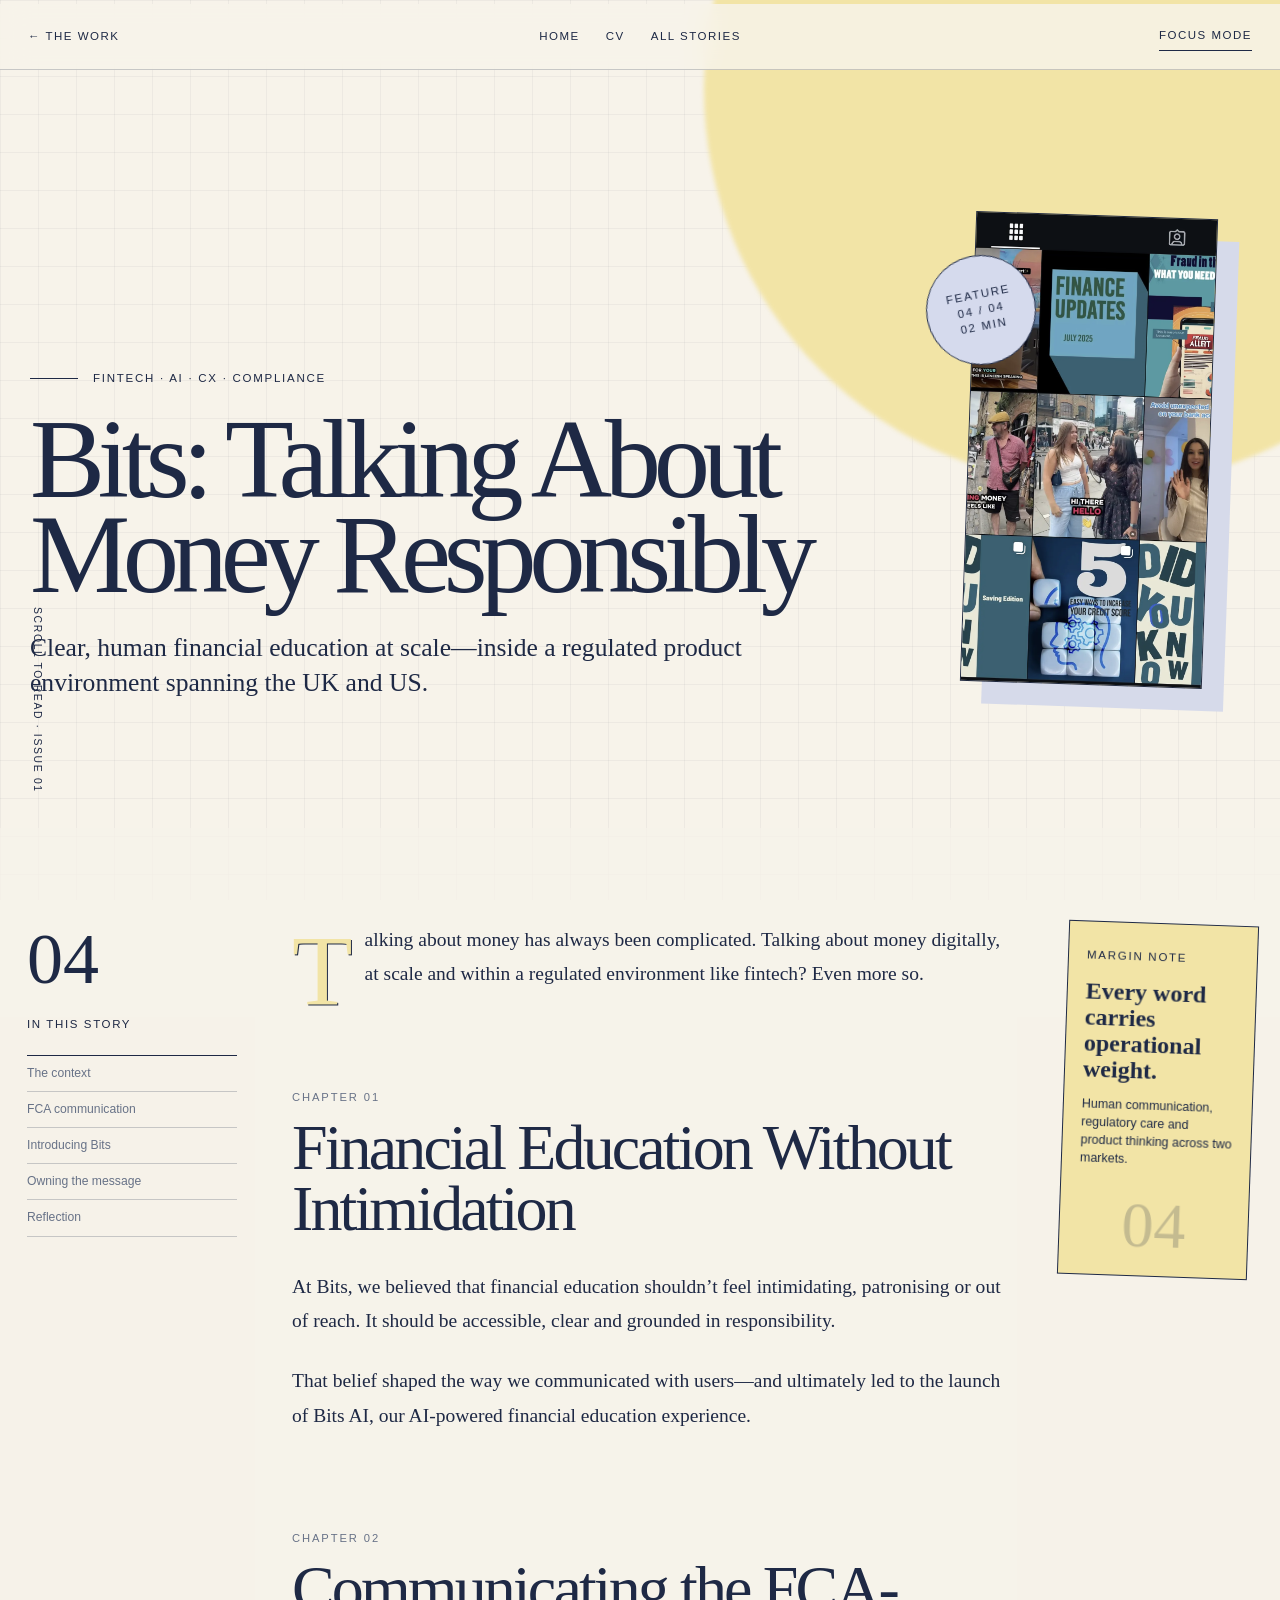
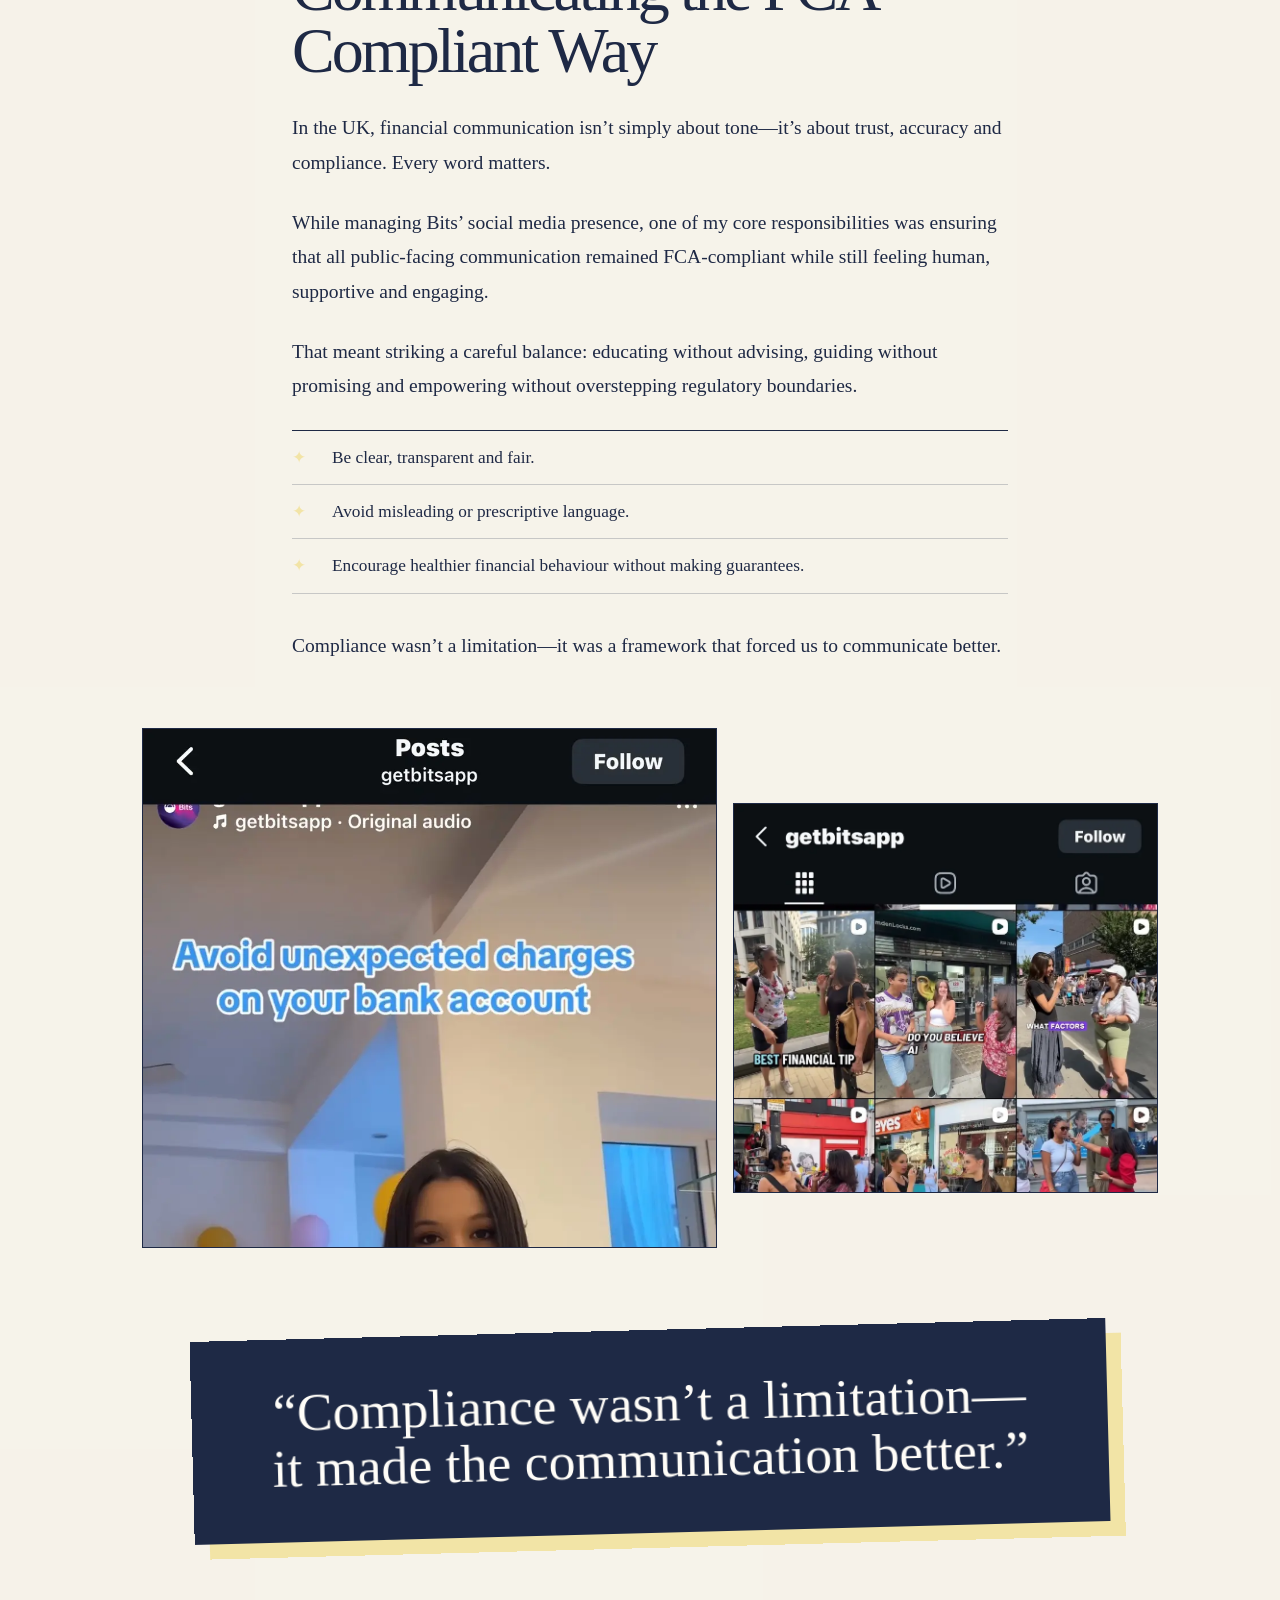
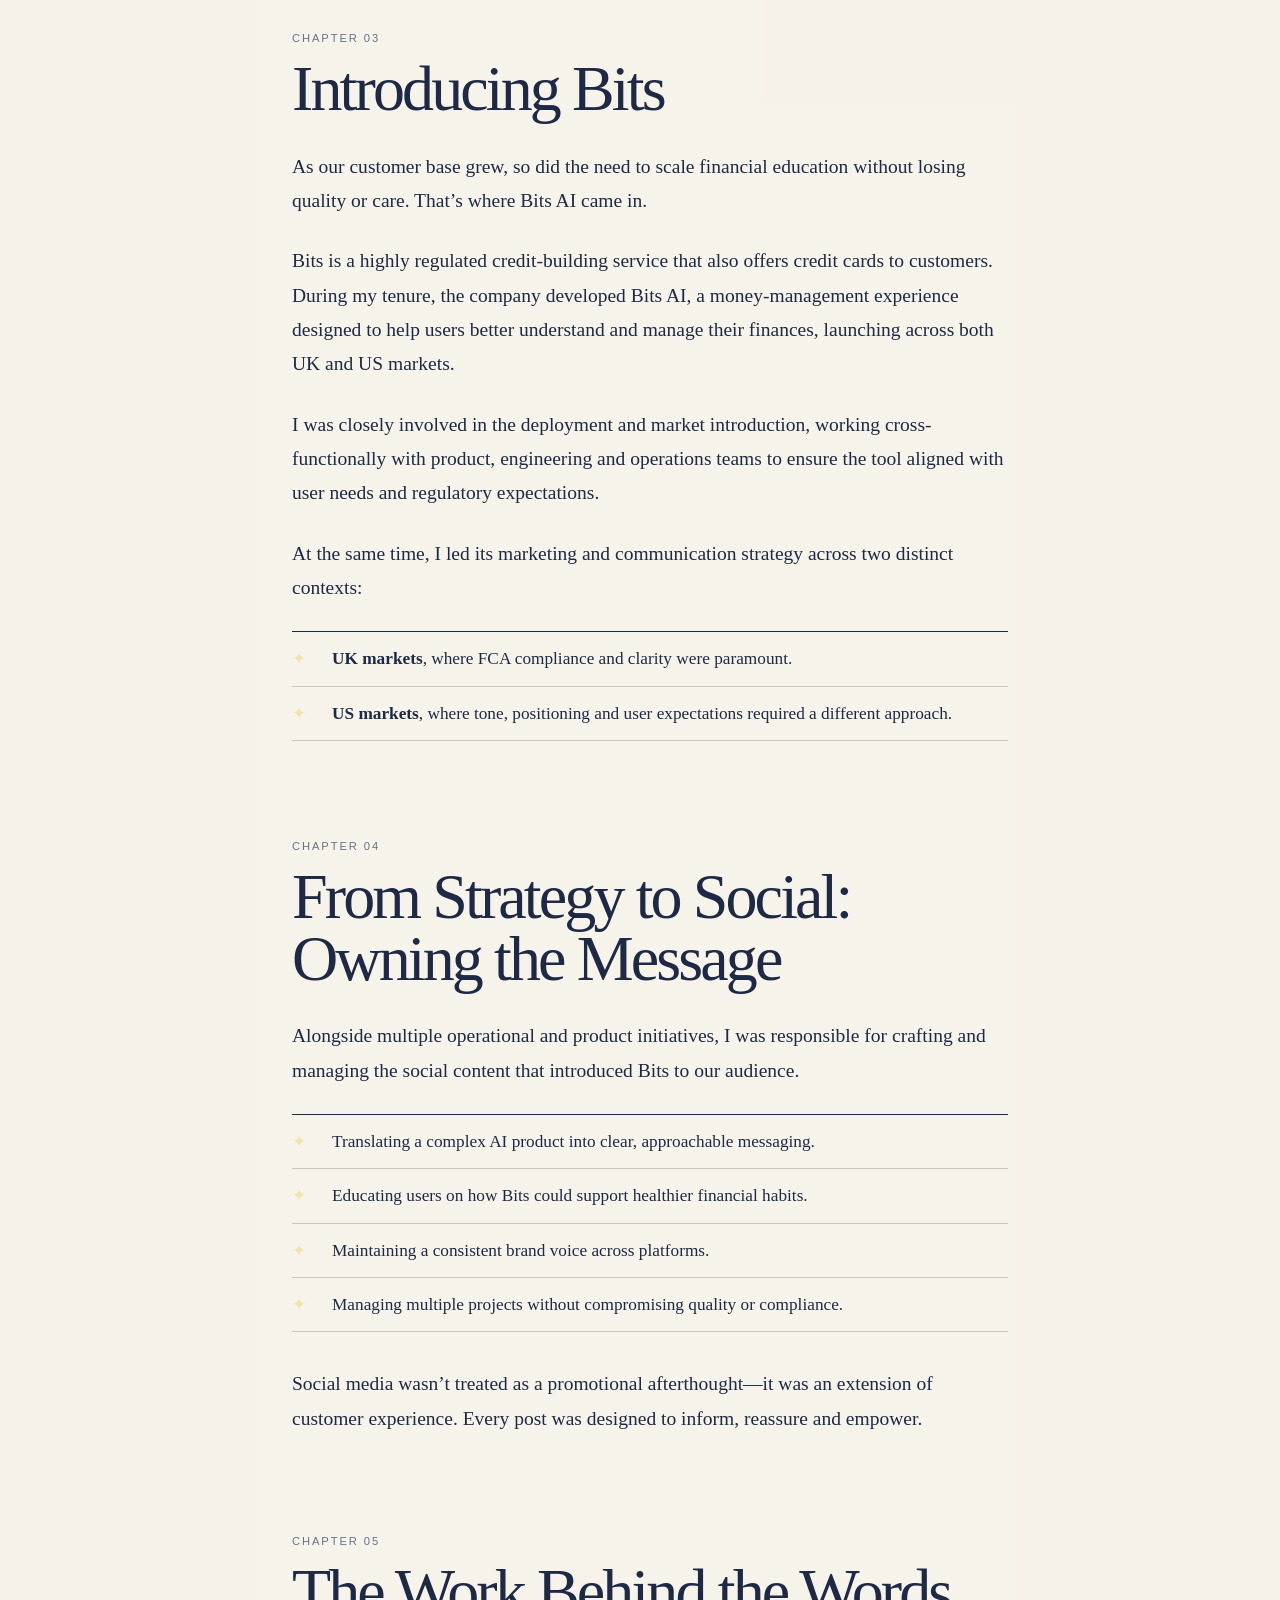
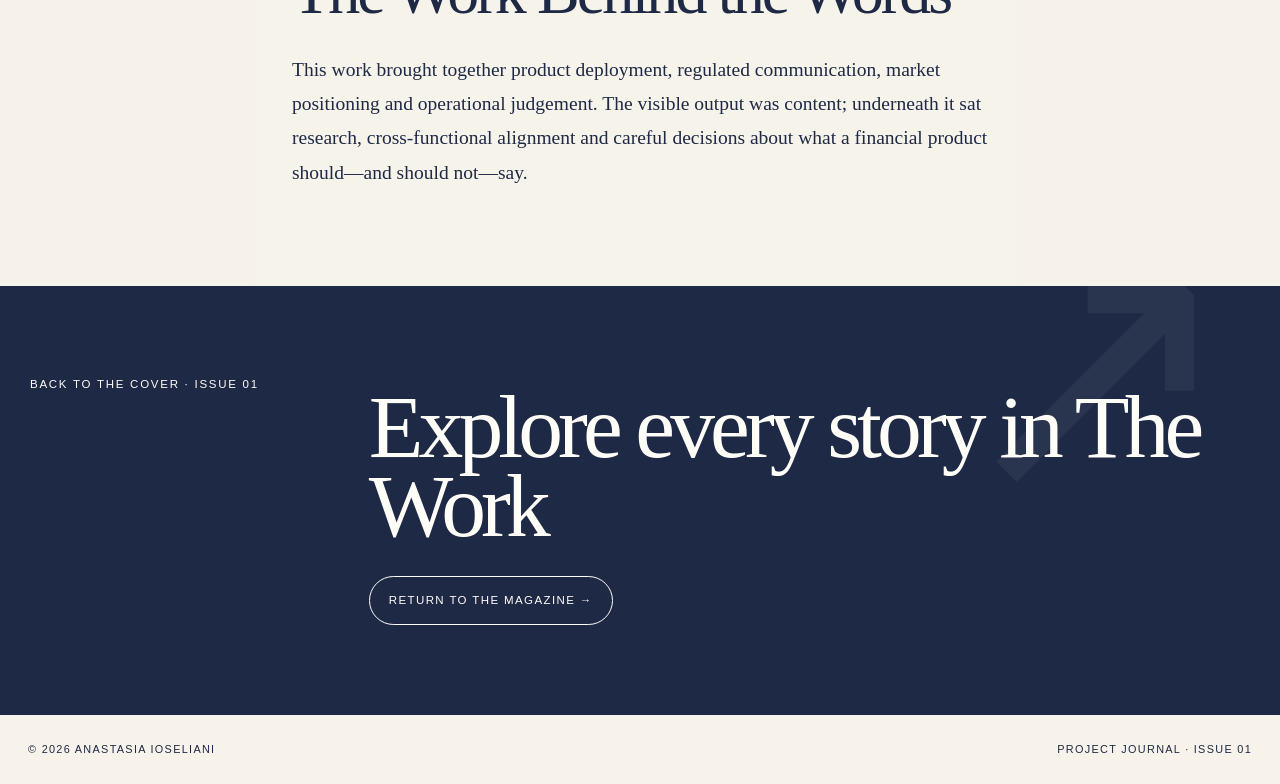
==== article-bits.html @ df536a51 "Add files via upload" ====
<!doctype html><html lang="en"><head><meta charset="utf-8"><meta name="viewport" content="width=device-width,initial-scale=1"><meta name="description" content="Bits: talking about money clearly, responsibly and at scale."><title>Bits: Talking About Money Responsibly — Anastasia Ioseliani</title><link rel="stylesheet" href="article.css"></head>
<body class="theme-bits"><div class="progress"></div><nav class="nav"><a href="projects.html">← The Work</a><div class="nav-center"><a href="index.html">Home</a><a href="cv.html">CV</a><a href="projects.html#stories">All stories</a></div><button class="focus-button" type="button" aria-label="Toggle distraction-free reading"></button></nav>
<header class="hero"><span class="scroll-note">Scroll to read · Issue 01</span><div class="wrap hero-grid"><div><div class="eyebrow caps">Fintech · AI · CX · Compliance</div><h1>Bits: Talking About Money Responsibly</h1><p class="dek">Clear, human financial education at scale—inside a regulated product environment spanning the UK and US.</p></div><figure class="cover"><span class="cover-stamp caps">Feature<br>04 / 04<br>02 min</span><img src="bits-social-grid.webp" alt="Bits content about customer support, fraud and financial education" decoding="async" fetchpriority="high"></figure></div></header>
<main class="article-shell"><aside class="rail"><div class="rail-inner"><div class="number">04</div><h2>In this story</h2><nav class="toc"><a href="#context">The context</a><a href="#compliance">FCA communication</a><a href="#product">Introducing Bits</a><a href="#message">Owning the message</a><a href="#reflection">Reflection</a></nav></div></aside>
<article class="story"><p class="lede">Talking about money has always been complicated. Talking about money digitally, at scale and within a regulated environment like fintech? Even more so.</p>
<h2 id="context" data-no="Chapter 01">Financial Education Without Intimidation</h2><p>At Bits, we believed that financial education shouldn’t feel intimidating, patronising or out of reach. It should be accessible, clear and grounded in responsibility.</p><p>That belief shaped the way we communicated with users—and ultimately led to the launch of Bits AI, our AI-powered financial education experience.</p>
<h2 id="compliance" data-no="Chapter 02">Communicating the FCA-Compliant Way</h2><p>In the UK, financial communication isn’t simply about tone—it’s about trust, accuracy and compliance. Every word matters.</p><p>While managing Bits’ social media presence, one of my core responsibilities was ensuring that all public-facing communication remained FCA-compliant while still feeling human, supportive and engaging.</p><p>That meant striking a careful balance: educating without advising, guiding without promising and empowering without overstepping regulatory boundaries.</p><ul><li><span>Be clear, transparent and fair.</span></li><li><span>Avoid misleading or prescriptive language.</span></li><li><span>Encourage healthier financial behaviour without making guarantees.</span></li></ul><p>Compliance wasn’t a limitation—it was a framework that forced us to communicate better.</p>
<div class="media-wide"><img src="bits-campaign.webp" alt="Anastasia presenting a Bits message about avoiding unexpected charges" loading="lazy" decoding="async"><img src="bits-outreach-grid.webp" alt="Bits street interviews exploring financial habits and AI" loading="lazy" decoding="async"></div>
<blockquote class="pull">“Compliance wasn’t a limitation—it made the communication better.”</blockquote>
<h2 id="product" data-no="Chapter 03">Introducing Bits</h2><p>As our customer base grew, so did the need to scale financial education without losing quality or care. That’s where Bits AI came in.</p><p>Bits is a highly regulated credit-building service that also offers credit cards to customers. During my tenure, the company developed Bits AI, a money-management experience designed to help users better understand and manage their finances, launching across both UK and US markets.</p><p>I was closely involved in the deployment and market introduction, working cross-functionally with product, engineering and operations teams to ensure the tool aligned with user needs and regulatory expectations.</p><p>At the same time, I led its marketing and communication strategy across two distinct contexts:</p><ul><li><span><strong>UK markets</strong>, where FCA compliance and clarity were paramount.</span></li><li><span><strong>US markets</strong>, where tone, positioning and user expectations required a different approach.</span></li></ul>
<h2 id="message" data-no="Chapter 04">From Strategy to Social: Owning the Message</h2><p>Alongside multiple operational and product initiatives, I was responsible for crafting and managing the social content that introduced Bits to our audience.</p><ul><li><span>Translating a complex AI product into clear, approachable messaging.</span></li><li><span>Educating users on how Bits could support healthier financial habits.</span></li><li><span>Maintaining a consistent brand voice across platforms.</span></li><li><span>Managing multiple projects without compromising quality or compliance.</span></li></ul><p>Social media wasn’t treated as a promotional afterthought—it was an extension of customer experience. Every post was designed to inform, reassure and empower.</p>
<h2 id="reflection" data-no="Chapter 05">The Work Behind the Words</h2><p>This work brought together product deployment, regulated communication, market positioning and operational judgement. The visible output was content; underneath it sat research, cross-functional alignment and careful decisions about what a financial product should—and should not—say.</p></article>
<aside class="margin"><div class="margin-card"><span class="caps">Margin note</span><strong>Every word carries operational weight.</strong><p>Human communication, regulatory care and product thinking across two markets.</p><div class="folio">04</div></div></aside></main>
<section class="next"><div class="wrap next-grid"><div class="caps">Back to the cover · Issue 01</div><div><h2>Explore every story in The Work</h2><a class="next-link" href="projects.html">Return to the magazine →</a></div></div></section><footer class="footer"><span>© <span id="year"></span> Anastasia Ioseliani</span><span>Project Journal · Issue 01</span></footer><script src="article.js"></script></body></html>
---- article.css ----
:root{--ink:#1e2945;--muted:#677287;--paper:#f7f3ea;--accent:#efd9cf;--accent2:#f2e7aa;--grid:rgba(30,41,69,.12);--line:rgba(30,41,69,.22);--white:#fffdf8}
*{box-sizing:border-box}html{scroll-behavior:smooth}body{margin:0;background:var(--paper);color:var(--ink);font:16px/1.7 "Helvetica Neue",Arial,sans-serif;overflow-x:hidden}body:before{content:"";position:fixed;z-index:-2;inset:0;background-image:linear-gradient(var(--grid) 1px,transparent 1px),linear-gradient(90deg,var(--grid) 1px,transparent 1px);background-size:38px 38px;opacity:.38}a{color:inherit;text-decoration:none}button{font:inherit;color:inherit}.progress{position:fixed;z-index:80;left:0;top:0;height:4px;width:0;background:var(--accent);transition:width .08s linear}.nav{position:fixed;z-index:70;left:0;right:0;top:4px;height:66px;padding:0 28px;display:grid;grid-template-columns:1fr auto 1fr;align-items:center;background:rgba(247,243,234,.84);backdrop-filter:blur(13px);border-bottom:1px solid var(--line)}.nav a,.nav button{font-size:.72rem;letter-spacing:.13em;text-transform:uppercase}.nav-center{display:flex;gap:26px}.nav button{justify-self:end;background:none;border:0;border-bottom:1px solid;cursor:pointer;padding:4px 0}.wrap{width:min(1220px,calc(100% - 54px));margin:auto}.caps{font-size:.72rem;line-height:1.4;letter-spacing:.15em;text-transform:uppercase}.hero{position:relative;min-height:92svh;padding:126px 0 55px;display:flex;align-items:end;overflow:hidden}.hero:before{content:"";position:absolute;z-index:-1;width:62vw;height:62vw;right:-17vw;top:-24vw;border-radius:50%;background:var(--accent);filter:blur(2px)}.hero-grid{display:grid;grid-template-columns:1.45fr .55fr;gap:50px;align-items:end}.eyebrow{display:flex;gap:15px;align-items:center}.eyebrow:before{content:"";width:48px;height:1px;background:currentColor}.hero h1{font-family:Georgia,"Times New Roman",serif;font-size:clamp(4rem,8.8vw,9rem);font-weight:400;line-height:.84;letter-spacing:-.065em;margin:26px 0 30px;max-width:1020px}.dek{font-family:Georgia,serif;font-size:clamp(1.25rem,2vw,1.8rem);line-height:1.35;max-width:750px;margin:0}.cover{position:relative;min-height:470px}.cover img{position:absolute;inset:0;width:100%;height:100%;object-fit:cover;border:1px solid var(--ink);filter:saturate(.82);box-shadow:22px 22px 0 var(--accent2);transform:rotate(2deg);transition:transform .35s,filter .35s}.cover:hover img{transform:rotate(-1deg) scale(1.02);filter:saturate(1)}.cover-stamp{position:absolute;z-index:3;left:-42px;top:40px;width:110px;height:110px;border-radius:50%;display:grid;place-items:center;text-align:center;background:var(--accent2);border:1px solid;transform:rotate(-11deg)}.scroll-note{position:absolute;left:28px;bottom:35px;writing-mode:vertical-rl;font-size:.65rem;letter-spacing:.16em;text-transform:uppercase}
.article-shell{display:grid;grid-template-columns:210px minmax(0,740px) 190px;gap:55px;justify-content:center;padding:95px 27px 70px;background:rgba(247,243,234,.78)}.rail{position:relative}.rail-inner{position:sticky;top:105px}.rail .number{font-family:Georgia,serif;font-size:4.5rem;line-height:1}.rail h2{font-size:.72rem;letter-spacing:.14em;text-transform:uppercase;font-weight:400;margin:20px 0}.toc{border-top:1px solid}.toc a{display:block;padding:10px 0;border-bottom:1px solid var(--line);font-size:.76rem;line-height:1.25;color:var(--muted)}.toc a:hover,.toc a.active{color:var(--ink);padding-left:7px}.story{min-width:0}.story>p{font-family:Georgia,serif;font-size:1.22rem;line-height:1.76;margin:0 0 26px}.story>p.lede:first-letter{float:left;font-size:6.2rem;line-height:.72;padding:12px 12px 3px 0;color:var(--accent);text-shadow:1px 1px 0 var(--ink)}.story h2{font-family:Georgia,serif;font-size:clamp(2.4rem,5vw,4.9rem);line-height:.96;font-weight:400;letter-spacing:-.045em;margin:100px 0 30px}.story h2:before{content:attr(data-no);display:block;font:400 .7rem/1 Arial,sans-serif;letter-spacing:.17em;margin-bottom:14px;text-transform:uppercase;color:var(--muted)}.story ul{margin:25px 0 35px;padding:0;list-style:none;border-top:1px solid}.story li{display:grid;grid-template-columns:28px 1fr;gap:12px;padding:12px 0;border-bottom:1px solid var(--line);font-family:Georgia,serif;font-size:1.08rem}.story li:before{content:"✦";color:var(--accent)}.pull{margin:82px -100px;padding:45px 72px;background:var(--ink);color:var(--white);font-family:Georgia,serif;font-size:clamp(2rem,4.2vw,4rem);line-height:1.05;text-align:center;transform:rotate(-1.5deg);box-shadow:15px 15px 0 var(--accent)}.media-wide{margin:65px -150px;display:grid;grid-template-columns:1.15fr .85fr;gap:16px}.media-wide img{width:100%;height:520px;object-fit:cover;border:1px solid}.media-wide img:nth-child(2){margin-top:75px;height:390px}.media-strip{margin:65px -70px;display:grid;grid-template-columns:repeat(3,1fr);gap:13px;align-items:end}.media-strip img{width:100%;height:380px;object-fit:cover;border:1px solid}.media-strip img:nth-child(2){height:470px}.margin{position:relative}.margin-card{position:sticky;top:110px;padding:18px;border:1px solid;background:var(--accent);transform:rotate(2deg)}.margin-card strong{display:block;font-family:Georgia,serif;font-size:1.5rem;line-height:1.08;margin:12px 0}.margin-card p{font-size:.78rem;line-height:1.45;margin:0}.folio{font-family:Georgia,serif;font-size:4rem;line-height:1;color:rgba(30,41,69,.22);margin-top:25px;text-align:center}
.next{position:relative;padding:90px 0;background:var(--ink);color:var(--white);overflow:hidden}.next:after{content:"↗";position:absolute;right:3vw;top:-90px;font-family:Georgia,serif;font-size:22rem;line-height:1;color:rgba(255,255,255,.05)}.next-grid{position:relative;z-index:2;display:grid;grid-template-columns:.5fr 1.5fr;gap:45px;align-items:start}.next h2{font-family:Georgia,serif;font-size:clamp(3.2rem,7vw,7rem);font-weight:400;line-height:.88;letter-spacing:-.055em;margin:12px 0 30px}.next-link{display:inline-flex;border:1px solid;padding:14px 19px;border-radius:99px;font-size:.72rem;letter-spacing:.12em;text-transform:uppercase}.next-link:hover{background:var(--accent);color:var(--ink)}.footer{padding:25px 28px;display:flex;justify-content:space-between;font-size:.68rem;letter-spacing:.12em;text-transform:uppercase}
.theme-oasis{--accent:#efd6cb;--accent2:#f1e5a6}.theme-ux{--accent:#d8d7ed;--accent2:#d5e8f5}.theme-travel{--accent:#cae5f1;--accent2:#f3d9b8}.theme-bits{--accent:#f2e4a6;--accent2:#d5daed}.focus .rail,.focus .margin,.focus .media-wide,.focus .media-strip{display:none}.focus .article-shell{grid-template-columns:minmax(0,780px)}.focus .story>p{font-size:1.32rem}.focus-button:after{content:"Focus mode"}.focus .focus-button:after{content:"Exit focus"}
@media(max-width:980px){.article-shell{grid-template-columns:145px minmax(0,1fr);gap:35px}.margin{display:none}.media-wide{margin:55px -40px}.media-strip{margin:55px -30px}.pull{margin:70px -35px}.hero-grid{grid-template-columns:1.25fr .75fr}.cover{min-height:390px}}
@media(max-width:720px){.wrap{width:min(100% - 34px,1220px)}.nav{height:62px;padding:0 17px;grid-template-columns:1fr auto}.nav-center{display:none}.nav a,.nav button{font-size:.62rem;white-space:nowrap}.hero{padding:94px 0 45px;min-height:auto}.hero:before{width:115vw;height:115vw;right:-45vw;top:-30vw}.hero-grid{grid-template-columns:1fr;gap:32px}.hero h1{font-size:15vw;margin:22px 0 24px;overflow-wrap:anywhere}.dek{font-size:1.15rem}.cover{min-height:340px}.cover-stamp{left:-5px;top:18px;width:90px;height:90px}.scroll-note{display:none}.article-shell{display:block;padding:60px 18px}.rail{display:none}.story>p{font-size:1.08rem;line-height:1.68}.story h2{margin-top:68px;font-size:2.55rem}.pull{margin:52px -18px;padding:32px 20px;font-size:2rem}.media-wide,.media-strip{margin:44px -18px;grid-template-columns:1fr;gap:12px}.media-wide img,.media-wide img:nth-child(2),.media-strip img,.media-strip img:nth-child(2){height:auto;max-height:560px;margin:0;object-fit:cover}.next{padding:66px 0}.next-grid{grid-template-columns:1fr}.next h2{font-size:3.2rem}.footer{display:block;padding:22px 18px}.footer span{display:block;margin-top:8px}}@media(max-width:420px){.wrap{width:min(100% - 28px,1220px)}.hero h1{font-size:14.5vw}.cover{min-height:280px}.article-shell{padding-left:14px;padding-right:14px}.story h2{font-size:2.2rem}.story>p{font-size:1.02rem}.pull{margin-left:-14px;margin-right:-14px}.media-wide,.media-strip{margin-left:-14px;margin-right:-14px}}.media-wide img[src*="grid.webp"],.media-wide img[src*="campaign.webp"],.media-wide img[src*="outreach-grid.webp"]{object-position:top}.nav a:focus-visible,.nav button:focus-visible,.toc a:focus-visible,.next-link:focus-visible{outline:2px solid var(--ink);outline-offset:4px}@media(prefers-reduced-motion:reduce){html{scroll-behavior:auto}.cover img{transition:none}}
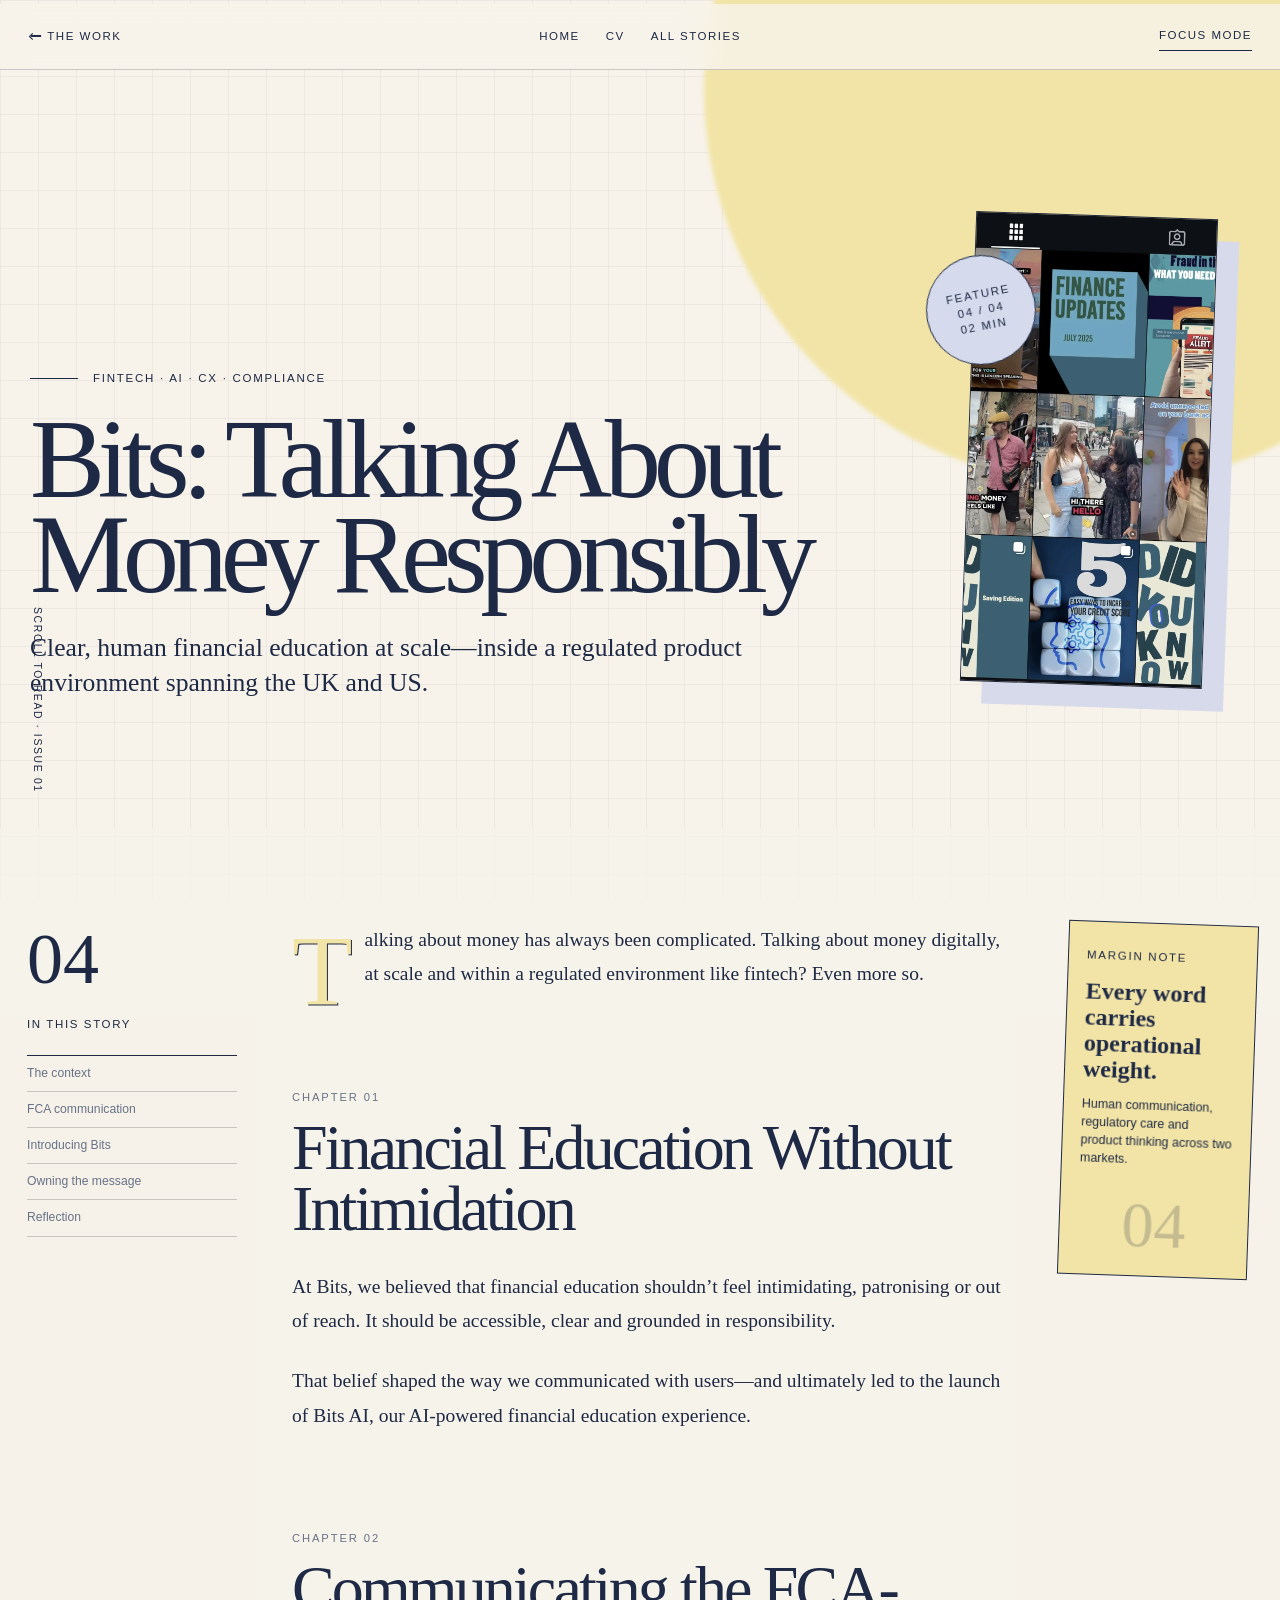
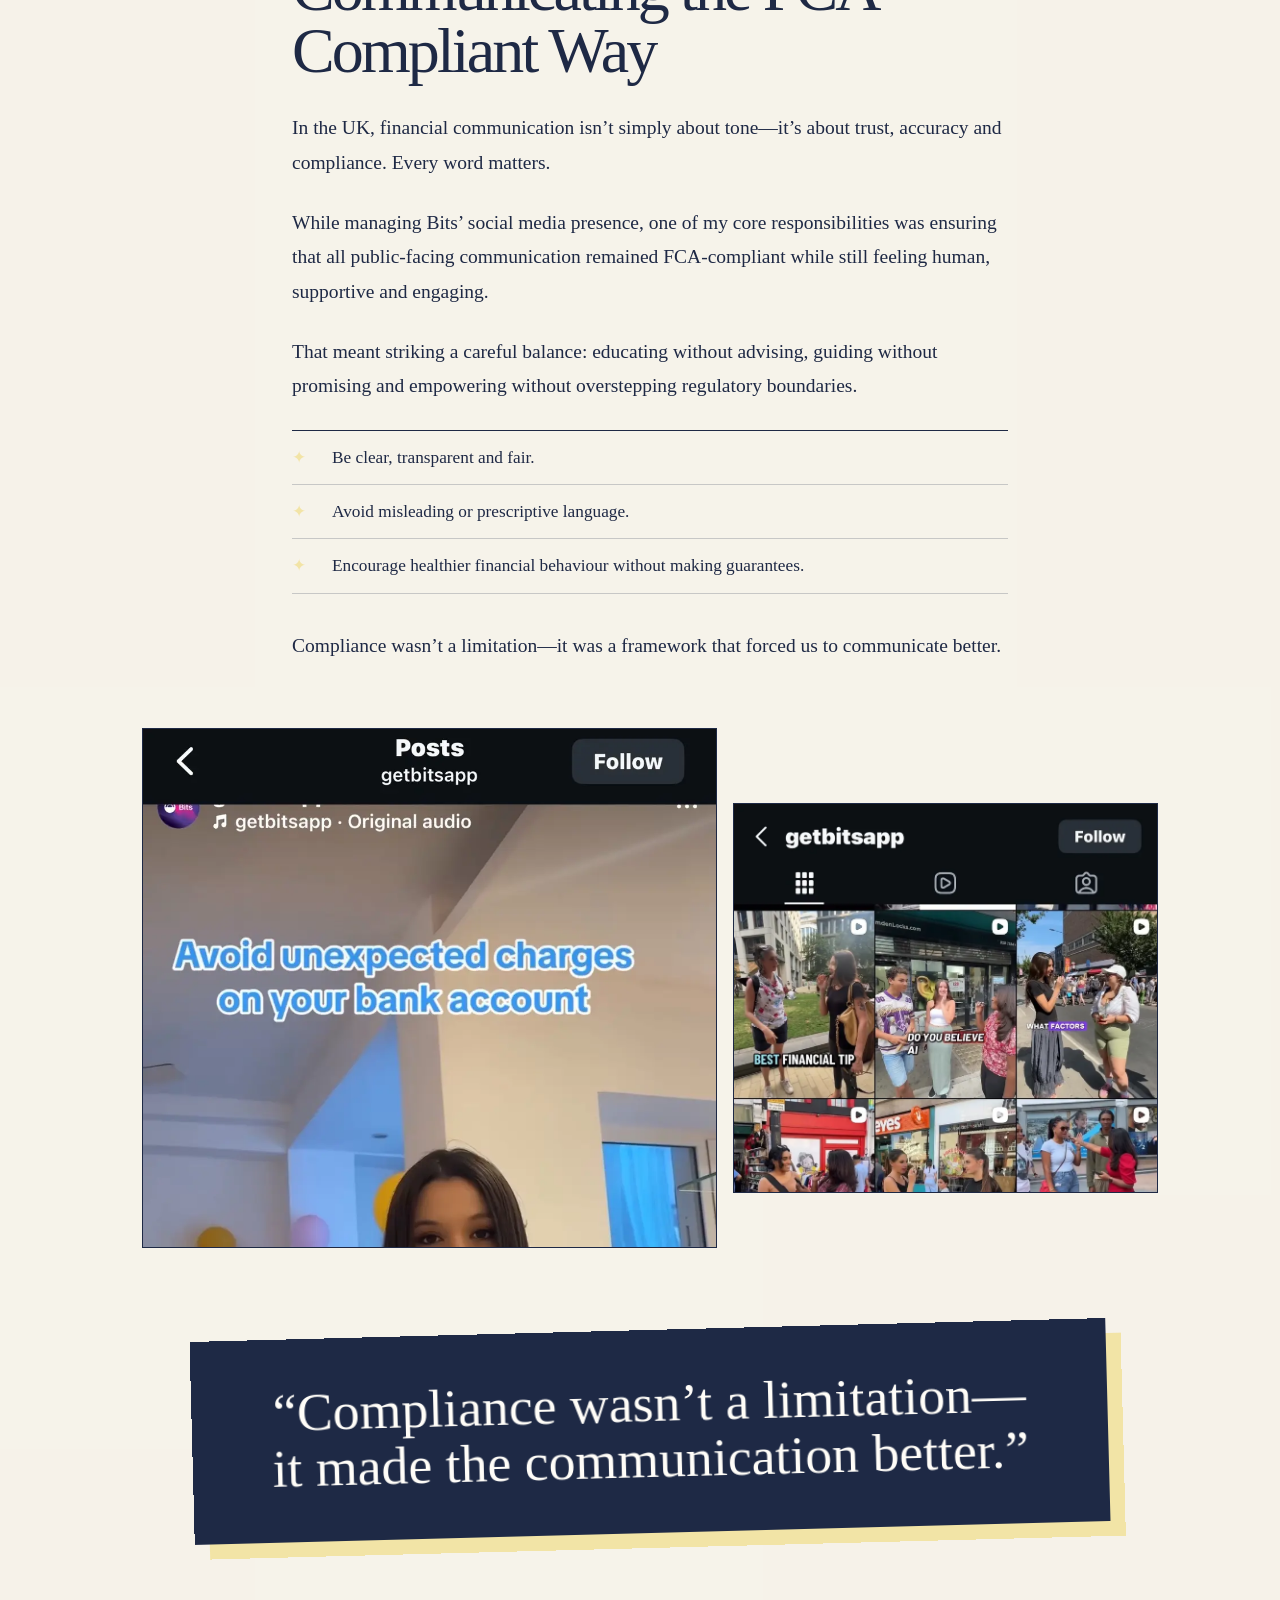
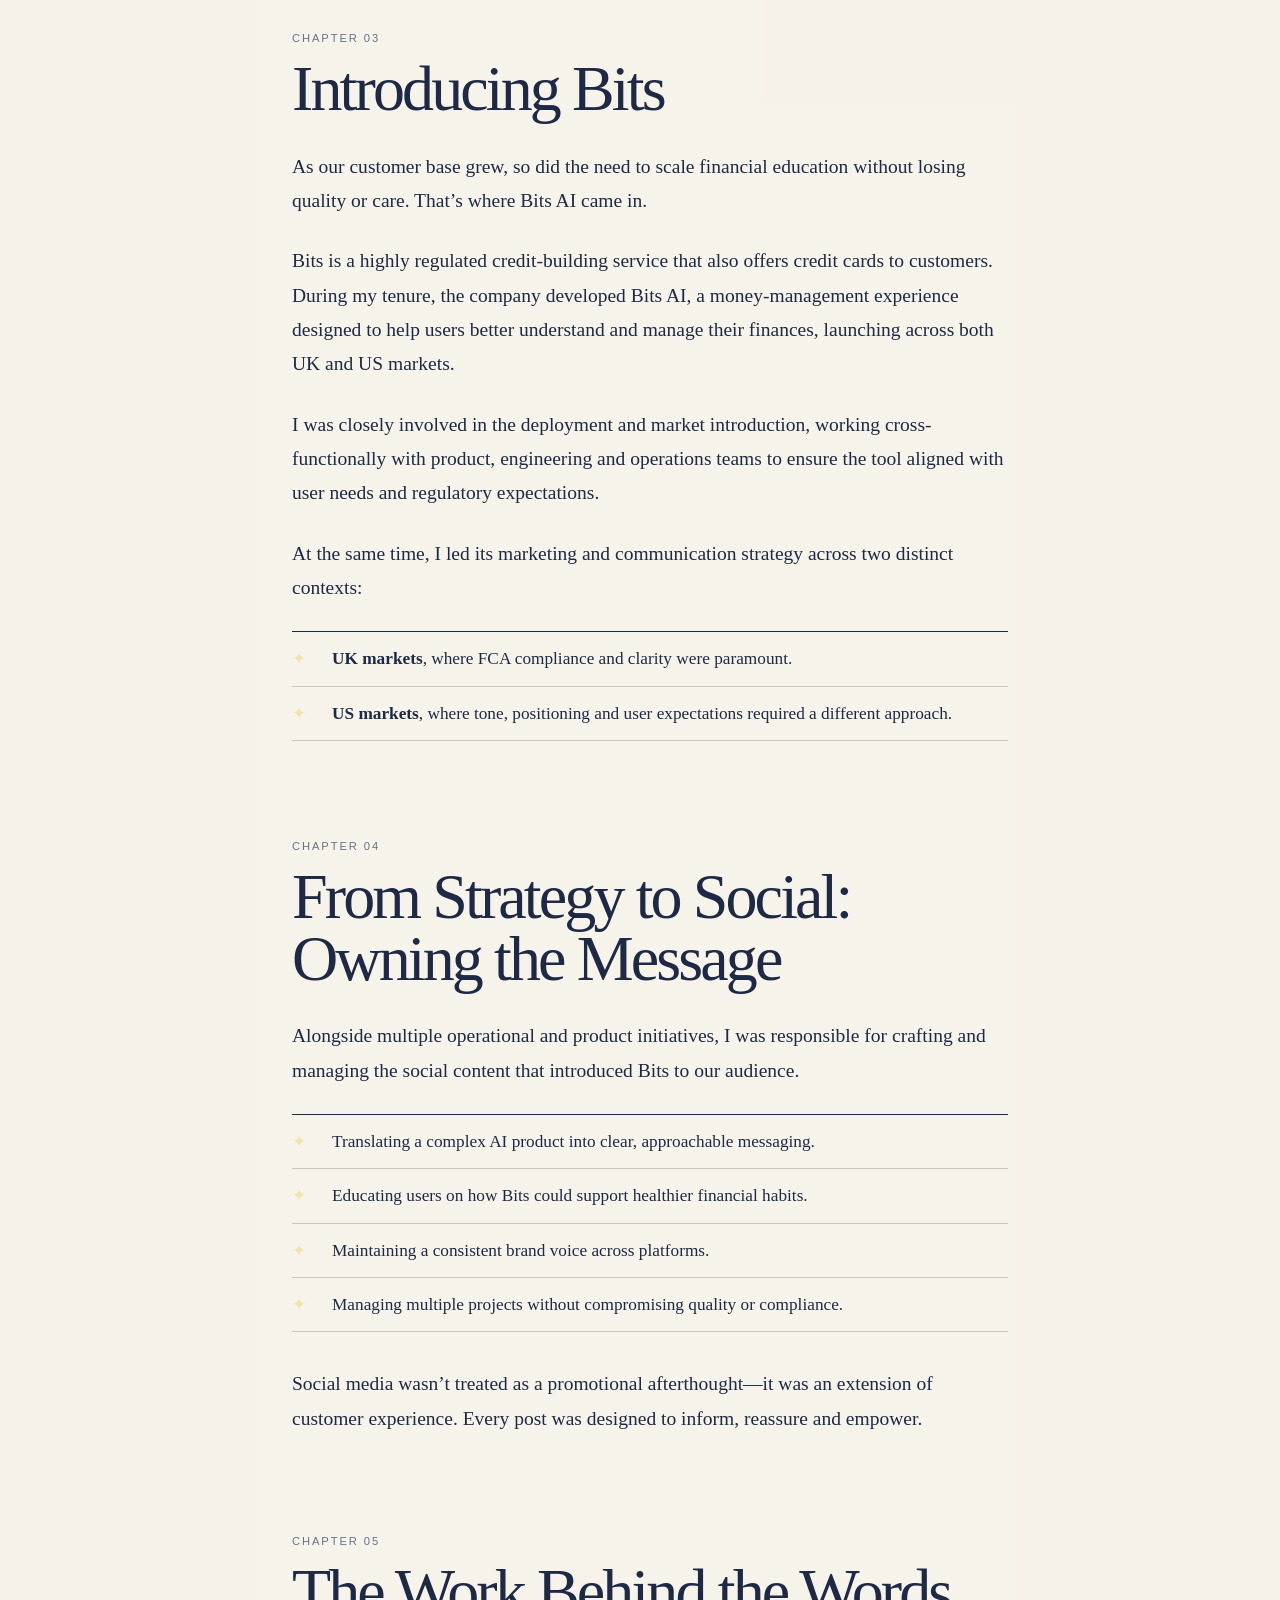
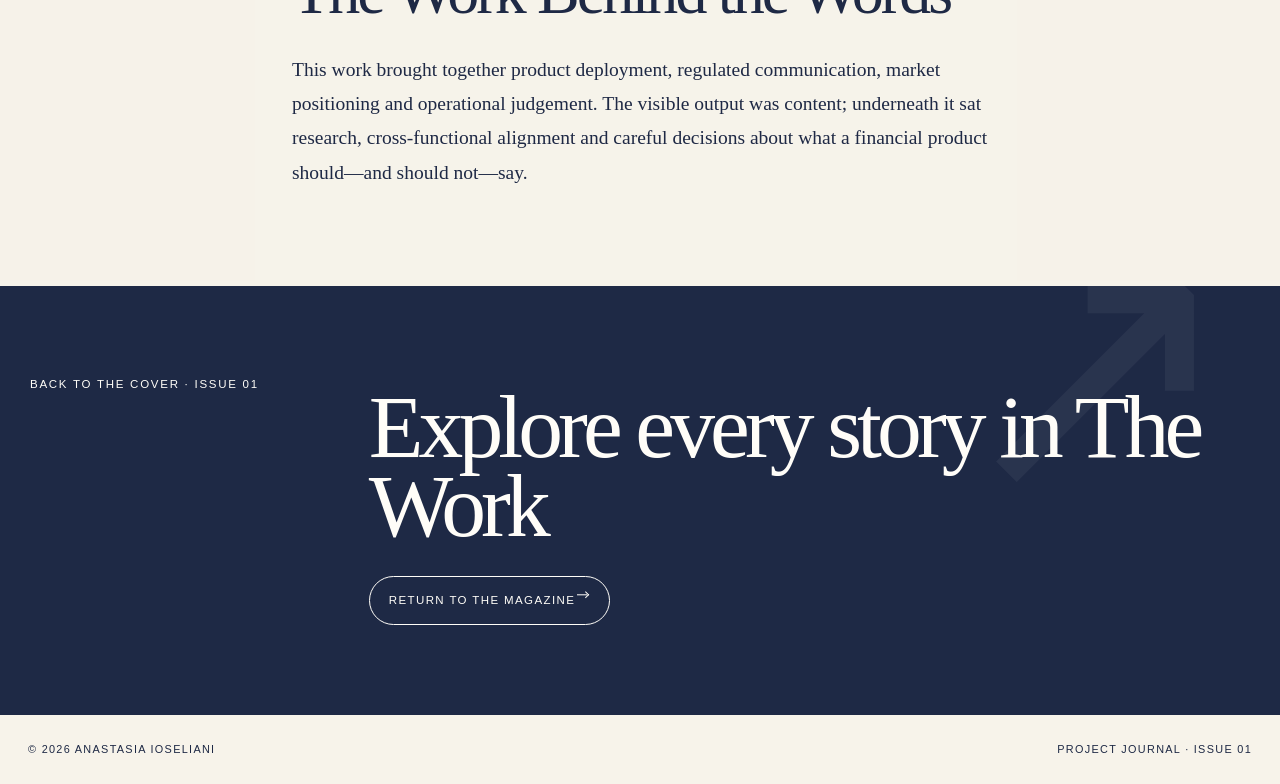
==== commit e965d1fc: "Use drawn arrow icons instead of emoji arrows" ====
--- a/article-bits.html
+++ b/article-bits.html
@@ -1,4 +1,55 @@
-<!doctype html><html lang="en"><head><meta charset="utf-8"><meta name="viewport" content="width=device-width,initial-scale=1"><meta name="description" content="Bits: talking about money clearly, responsibly and at scale."><title>Bits: Talking About Money Responsibly — Anastasia Ioseliani</title><link rel="stylesheet" href="article.css"></head>
+<!doctype html><html lang="en"><head><meta charset="utf-8"><meta name="viewport" content="width=device-width,initial-scale=1"><meta name="description" content="Bits: talking about money clearly, responsibly and at scale."><title>Bits: Talking About Money Responsibly — Anastasia Ioseliani</title><link rel="stylesheet" href="article.css">
+<style id="drawn-arrow-style">
+.drawn-arrow{
+  display:inline-block;
+  position:relative;
+  width:1.05em;
+  height:.72em;
+  margin:0 .12em;
+  vertical-align:-.04em;
+  color:currentColor;
+  flex:0 0 auto;
+}
+.drawn-arrow::before{
+  content:"";
+  position:absolute;
+  left:.04em;
+  right:.18em;
+  top:50%;
+  height:1.4px;
+  background:currentColor;
+  transform:translateY(-50%);
+}
+.drawn-arrow::after{
+  content:"";
+  position:absolute;
+  right:.03em;
+  top:50%;
+  width:.38em;
+  height:.38em;
+  border-top:1.4px solid currentColor;
+  border-right:1.4px solid currentColor;
+  transform:translateY(-50%) rotate(45deg);
+  transform-origin:center;
+}
+.drawn-arrow-left{transform:rotate(180deg)}
+.drawn-arrow-down{transform:rotate(90deg)}
+.drawn-arrow-up{transform:rotate(-90deg)}
+.drawn-arrow-up-right{transform:rotate(-45deg)}
+@media(max-width:800px){
+  .drawn-arrow{
+    width:1em;
+    height:.7em;
+    margin:0 .1em;
+  }
+  .drawn-arrow::before{height:1.5px}
+  .drawn-arrow::after{
+    border-top-width:1.5px;
+    border-right-width:1.5px;
+  }
+}
+</style>
+</head>
 <body class="theme-bits"><div class="progress"></div><nav class="nav"><a href="projects.html">← The Work</a><div class="nav-center"><a href="index.html">Home</a><a href="cv.html">CV</a><a href="projects.html#stories">All stories</a></div><button class="focus-button" type="button" aria-label="Toggle distraction-free reading"></button></nav>
 <header class="hero"><span class="scroll-note">Scroll to read · Issue 01</span><div class="wrap hero-grid"><div><div class="eyebrow caps">Fintech · AI · CX · Compliance</div><h1>Bits: Talking About Money Responsibly</h1><p class="dek">Clear, human financial education at scale—inside a regulated product environment spanning the UK and US.</p></div><figure class="cover"><span class="cover-stamp caps">Feature<br>04 / 04<br>02 min</span><img src="bits-social-grid.webp" alt="Bits content about customer support, fraud and financial education" decoding="async" fetchpriority="high"></figure></div></header>
 <main class="article-shell"><aside class="rail"><div class="rail-inner"><div class="number">04</div><h2>In this story</h2><nav class="toc"><a href="#context">The context</a><a href="#compliance">FCA communication</a><a href="#product">Introducing Bits</a><a href="#message">Owning the message</a><a href="#reflection">Reflection</a></nav></div></aside>
@@ -11,4 +62,46 @@
 <h2 id="message" data-no="Chapter 04">From Strategy to Social: Owning the Message</h2><p>Alongside multiple operational and product initiatives, I was responsible for crafting and managing the social content that introduced Bits to our audience.</p><ul><li><span>Translating a complex AI product into clear, approachable messaging.</span></li><li><span>Educating users on how Bits could support healthier financial habits.</span></li><li><span>Maintaining a consistent brand voice across platforms.</span></li><li><span>Managing multiple projects without compromising quality or compliance.</span></li></ul><p>Social media wasn’t treated as a promotional afterthought—it was an extension of customer experience. Every post was designed to inform, reassure and empower.</p>
 <h2 id="reflection" data-no="Chapter 05">The Work Behind the Words</h2><p>This work brought together product deployment, regulated communication, market positioning and operational judgement. The visible output was content; underneath it sat research, cross-functional alignment and careful decisions about what a financial product should—and should not—say.</p></article>
 <aside class="margin"><div class="margin-card"><span class="caps">Margin note</span><strong>Every word carries operational weight.</strong><p>Human communication, regulatory care and product thinking across two markets.</p><div class="folio">04</div></div></aside></main>
-<section class="next"><div class="wrap next-grid"><div class="caps">Back to the cover · Issue 01</div><div><h2>Explore every story in The Work</h2><a class="next-link" href="projects.html">Return to the magazine →</a></div></div></section><footer class="footer"><span>© <span id="year"></span> Anastasia Ioseliani</span><span>Project Journal · Issue 01</span></footer><script src="article.js"></script></body></html>
+<section class="next"><div class="wrap next-grid"><div class="caps">Back to the cover · Issue 01</div><div><h2>Explore every story in The Work</h2><a class="next-link" href="projects.html">Return to the magazine →</a></div></div></section><footer class="footer"><span>© <span id="year"></span> Anastasia Ioseliani</span><span>Project Journal · Issue 01</span></footer><script src="article.js"></script>
+<script id="drawn-arrow-script">
+(()=>{
+  const dirs={"→":"right","↗":"up-right","↓":"down","←":"left","↑":"up"};
+  const re=/[→↗↓←↑]/;
+  function arrow(ch){
+    const s=document.createElement("span");
+    s.className="drawn-arrow drawn-arrow-"+dirs[ch];
+    s.setAttribute("aria-hidden","true");
+    return s;
+  }
+  function replaceText(node){
+    const value=node.nodeValue;
+    if(!value||!re.test(value)) return;
+    const parent=node.parentElement;
+    if(parent&&parent.closest("script,style,noscript,textarea,svg,.drawn-arrow")) return;
+    const frag=document.createDocumentFragment();
+    value.split(/([→↗↓←↑])/g).forEach(part=>{
+      if(dirs[part]) frag.appendChild(arrow(part));
+      else if(part) frag.appendChild(document.createTextNode(part));
+    });
+    node.replaceWith(frag);
+  }
+  function scan(root){
+    if(!root) return;
+    if(root.nodeType===Node.TEXT_NODE){replaceText(root);return}
+    if(root.nodeType!==Node.ELEMENT_NODE&&root.nodeType!==Node.DOCUMENT_FRAGMENT_NODE) return;
+    if(root.nodeType===Node.ELEMENT_NODE&&root.matches("script,style,noscript,textarea,svg,.drawn-arrow")) return;
+    const walker=document.createTreeWalker(root,NodeFilter.SHOW_TEXT);
+    const nodes=[];
+    while(walker.nextNode()) nodes.push(walker.currentNode);
+    nodes.forEach(replaceText);
+  }
+  scan(document.body);
+  new MutationObserver(mutations=>{
+    for(const m of mutations){
+      if(m.type==="characterData") replaceText(m.target);
+      for(const n of m.addedNodes) scan(n);
+    }
+  }).observe(document.body,{subtree:true,childList:true,characterData:true});
+})();
+</script>
+</body></html>
